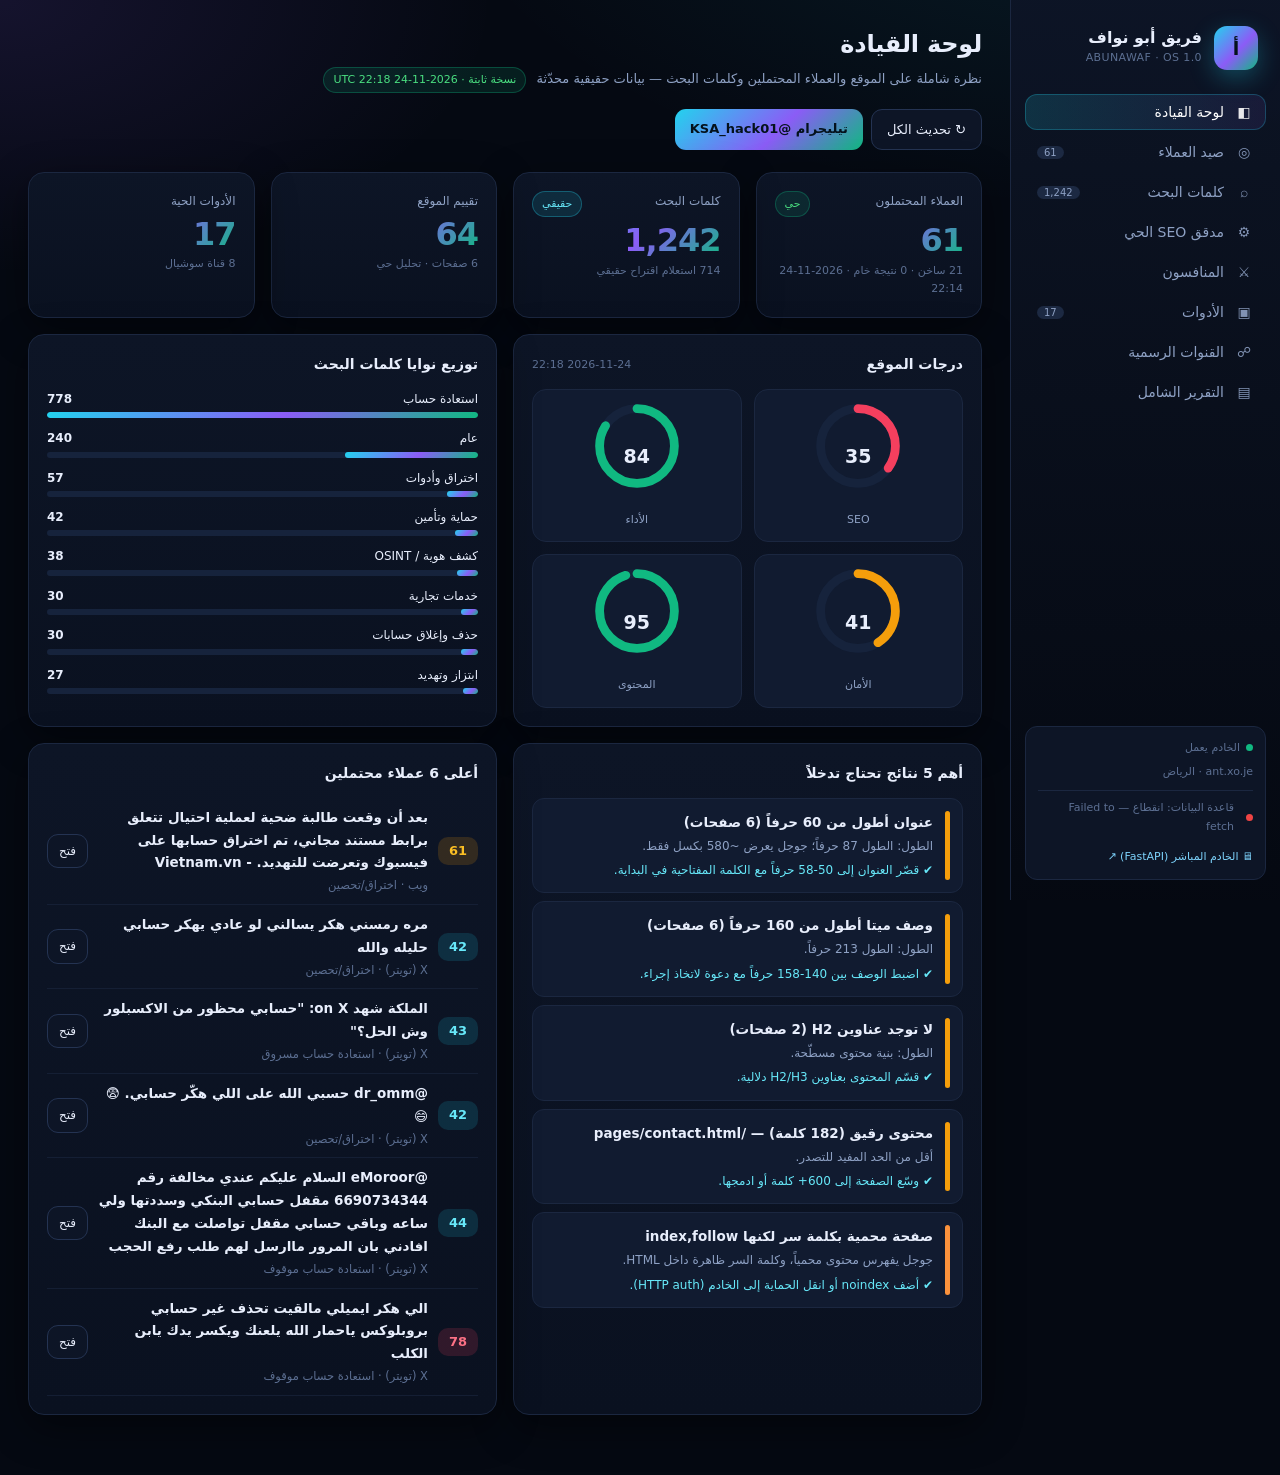
==== index.html @ 9036756a "تحديث تلقائي للبيانات — 2026-11-24 22:18 UTC" ====
<!DOCTYPE html>
<html lang="ar" dir="rtl">
<head>
<meta charset="utf-8">
<meta name="viewport" content="width=device-width,initial-scale=1">
<title>منصة فريق أبو نواف — مركز العمليات الرقمي</title>
<meta name="description" content="منصة داخلية لفريق أبو نواف: صيد العملاء المحتملين، ذكاء كلمات البحث، مدقق SEO حي، وسجل الأدوات.">
<link rel="stylesheet" href="app.css">
<link rel="icon" href="data:image/svg+xml,<svg xmlns='http://www.w3.org/2000/svg' viewBox='0 0 100 100'><rect width='100' height='100' rx='22' fill='%2322d3ee'/><text y='68' x='50' font-size='54' text-anchor='middle' font-family='sans-serif' font-weight='900'>أ</text></svg>">
</head>
<body>
<div class="app">
  <aside>
    <div class="brand">
      <div class="mark">أ</div>
      <div><b>فريق أبو نواف</b><span>ABUNAWAF · OS 1.0</span></div>
    </div>
    <nav class="nav" id="nav">
      <button data-view="dash" class="active"><span class="ico">◧</span> لوحة القيادة</button>
      <button data-view="leads"><span class="ico">◎</span> صيد العملاء <span class="badge" id="navLeads">—</span></button>
      <button data-view="keywords"><span class="ico">⌕</span> كلمات البحث <span class="badge" id="navKw">—</span></button>
      <button data-view="seo"><span class="ico">⚙</span> مدقق SEO الحي</button>
      <button data-view="competitors"><span class="ico">⚔</span> المنافسون</button>
      <button data-view="tools"><span class="ico">▣</span> الأدوات <span class="badge" id="navTools">—</span></button>
      <button data-view="social"><span class="ico">☍</span> القنوات الرسمية</button>
      <button data-view="report"><span class="ico">▤</span> التقرير الشامل</button>
    </nav>
    <div class="aside-foot">
      <div><span class="dot"></span><span id="healthTxt">جارٍ الفحص…</span></div>
      <div style="margin-top:6px">ant.xo.je · الرياض</div>
      <div style="margin-top:8px;padding-top:8px;border-top:1px solid var(--line)">
        <div style="display:flex;align-items:center;gap:6px"><span class="dot" id="dbDot"></span><span id="dbTxt">قاعدة البيانات: جارٍ الاتصال…</span></div>
        <div id="dbMeta" style="margin-top:4px;opacity:.75;font-size:11px"></div>
        <a href="https://abunawaf-os.vercel.app/" target="_blank" rel="noopener"
           style="display:inline-block;margin-top:8px;font-size:11px;color:#7dd3fc;text-decoration:none">🖥 الخادم المباشر (FastAPI) ↗</a>
      </div>
    </div>
  </aside>

  <main>
    <header class="top">
      <div>
        <h1 id="viewTitle">لوحة القيادة</h1>
        <p id="viewSub">نظرة شاملة على الموقع والعملاء المحتملين وكلمات البحث — بيانات حقيقية محدّثة</p>
      </div>
      <div class="top-actions">
        <button class="btn" onclick="refreshAll()">↻ تحديث الكل</button>
        <a class="btn primary" href="https://t.me/KSA_hack01" target="_blank" rel="noopener">تيليجرام @KSA_hack01</a>
      </div>
    </header>

    <!-- ══════════ DASHBOARD ══════════ -->
    <section class="view active" id="v-dash">
      <div class="grid g4" style="margin-bottom:16px">
        <div class="card kpi"><div class="label">العملاء المحتملون <span class="chip ok">حي</span></div>
          <div class="val" id="kLeads">—</div><div class="foot" id="kLeadsFoot">—</div></div>
        <div class="card kpi"><div class="label">كلمات البحث <span class="chip cy">حقيقي</span></div>
          <div class="val" id="kKw">—</div><div class="foot" id="kKwFoot">—</div></div>
        <div class="card kpi"><div class="label">تقييم الموقع</div>
          <div class="val" id="kScore">—</div><div class="foot" id="kScoreFoot">—</div></div>
        <div class="card kpi"><div class="label">الأدوات الحية</div>
          <div class="val" id="kTools">—</div><div class="foot" id="kToolsFoot">—</div></div>
      </div>

      <div class="grid g2" style="margin-bottom:16px">
        <div class="card">
          <h3>درجات الموقع <span class="sub" id="auditAt">—</span></h3>
          <div class="gauges" id="gauges"><div class="empty">جارٍ زحف ant.xo.je…</div></div>
        </div>
        <div class="card">
          <h3>توزيع نوايا كلمات البحث</h3>
          <div id="intentBars"><div class="empty">جارٍ التحميل…</div></div>
        </div>
      </div>

      <div class="grid g2">
        <div class="card">
          <h3>أهم 5 نتائج تحتاج تدخلاً</h3>
          <div id="topIssues"><div class="empty">جارٍ التحليل…</div></div>
        </div>
        <div class="card">
          <h3>أعلى 6 عملاء محتملين</h3>
          <div id="topLeads"><div class="empty">جارٍ التحميل…</div></div>
        </div>
      </div>
    </section>

    <!-- ══════════ LEADS ══════════ -->
    <section class="view" id="v-leads">
      <div class="card" style="margin-bottom:16px">
        <h3>محرك الصيد <span class="sub">يقرأ نتائج بحث حقيقية ويرشّح من يطلب الخدمة فعلياً</span></h3>
        <div class="filters">
          <input type="search" id="leadQ" placeholder="ابحث في العناوين والروابط…" style="flex:1;min-width:200px">
          <select id="leadTier"><option value="">كل الأولويات</option><option>ساخن</option><option>دافئ</option><option>مراقبة</option></select>
          <select id="leadPlatform"><option value="">كل المنصات</option></select>
          <select id="leadService"><option value="">كل الخدمات</option></select>
          <select id="leadWindow" title="النافذة الزمنية">
            <option value="">كل الأوقات</option>
            <option value="24">آخر 24 ساعة</option>
            <option value="48">آخر 48 ساعة</option>
            <option value="72">آخر 72 ساعة</option>
            <option value="168" selected>آخر 7 أيام (الأعلى إنتاجاً)</option>
            <option value="720">آخر 30 يوماً</option>
          </select>
          <select id="leadFocus" title="التركيز على منصة">
            <option value="">كل المنصات</option>
            <option value="x">𝕏 X فقط</option>
          </select>
          <select id="leadStatusF"><option value="">كل الحالات</option><option>جديد</option><option>تم التواصل</option><option>قيد المتابعة</option><option>تمت الخدمة</option><option>مرفوض</option></select>
          <label style="font-size:12px;color:var(--muted);display:flex;align-items:center;gap:6px"
                 title="منشورات بلا تاريخ معروف (حسابات X، بعض المنتديات)">
            <input type="checkbox" id="leadUndated"> بلا تاريخ
          </label>
          <label style="font-size:12px;color:var(--muted);display:flex;align-items:center;gap:6px">
            <input type="checkbox" id="leadRaw"> النتائج الخام
          </label>
          <button class="btn primary" onclick="runHarvest()" id="harvestBtn">⚡ صيد جديد</button>
        </div>
        <div class="filters" style="margin:0 0 4px;padding-top:10px;border-top:1px solid var(--line)">
          <input type="url" id="readUrl" placeholder="افحص أي رابط عميل: https://x.com/… أو رابط منشور/موضوع" style="flex:1;min-width:260px">
          <button class="btn" onclick="readUrl()">⌕ اقرأ وقيّم</button>
        </div>
        <div id="readOut" style="display:none;margin-top:10px;padding:12px;border-radius:12px;background:var(--panel2);border:1px solid var(--line)"></div>
        <div class="filters" style="margin:0">
          <a class="btn sm" href="/api/leads/export.csv">⤓ تصدير CSV</a>
          <button class="btn sm" onclick="openLeadModal()">+ إضافة عميل يدوياً</button>
          <span class="chip" id="leadCount">—</span>
          <span class="chip ok" id="leadMeta">—</span>
          <span class="chip cy" id="leadWindowChip">—</span>
          <span class="chip" id="leadXCount">—</span>
          <span class="hint" id="harvestStatus"></span>
        </div>
      </div>
      <div class="tbl-wrap">
        <table>
          <thead><tr>
            <th>الأولوية</th><th>الدرجة</th><th>العميل / المنشور</th><th>المنصة</th>
            <th>الخدمة</th><th>العمر</th><th>الإشارات</th><th>الحالة</th><th>الرابط المباشر</th>
          </tr></thead>
          <tbody id="leadRows"><tr><td colspan="9"><div class="empty">جارٍ التحميل…</div></td></tr></tbody>
        </table>
      </div>
      <div class="card" id="xReadyCard" style="margin-top:16px;border-color:rgba(56,189,248,.35)">
        <div style="display:flex;justify-content:space-between;align-items:center;flex-wrap:wrap;gap:8px">
          <h3 style="margin:0">𝕏 بحث X الجاهز <span class="chip cy" id="xReadyCount">—</span></h3>
          <div style="display:flex;gap:6px;align-items:center;font-size:12px;color:var(--muted)">
            <span>النافذة:</span><b id="xReadyWin">48 ساعة</b>
            <button class="btn sm" onclick="copyXLinks()">⧉ نسخ كل الروابط</button>
          </div>
        </div>
        <p class="hint" style="margin:6px 0 10px">⚠️ فهرس Bing/Yahoo يتأخر أياماً قبل أرشفة منشورات X، لذلك النافذة القصيرة (24–48 ساعة) تعطي نتائج أقل. روابط بحث X مبنية على النافذة المختارة (since:) — تفتح بحساب الفريق وتُظهر المنشورات الجديدة فوراً بدل انتظار نسخ محرّكات البحث.</p>
        <div id="xReadyList" style="display:flex;flex-wrap:wrap;gap:6px;max-height:220px;overflow:auto">جارٍ التحميل…</div>
      </div>
      <div class="card" id="candCard" style="margin-top:16px;border-color:rgba(251,191,36,.35)">
        <div style="display:flex;justify-content:space-between;align-items:center;flex-wrap:wrap;gap:8px">
          <h3 style="margin:0">🧪 مرشحون آليون (تحت الفرز) <span class="chip cy" id="candCount">—</span></h3>
          <div style="display:flex;gap:6px;align-items:center;font-size:12px;color:var(--muted)">
            <span>ضمن النافذة المختارة فقط</span>
            <button class="btn sm" onclick="loadCandidates()">↻ تحديث</button>
          </div>
        </div>
        <p class="hint" style="margin:6px 0 10px">منشورات X حقيقية بعمر محسوب التقطها المحرك ولم تبلغ عتبة التحقق. راجعها يدوياً — كل صف فيه زر «فتح» و«كعميل».</p>
        <div id="candList" style="max-height:320px;overflow:auto"><span class="empty">جارٍ التحميل…</span></div>
      </div>
      <div class="card" style="margin-top:16px">
        <h3>حالة مصادر الصيد</h3>
        <div class="tbl-wrap"><table><thead><tr><th>الاستعلام</th><th>الاستعلام الفعلي</th><th>الحالة</th><th>النتائج</th></tr></thead>
        <tbody id="leadSources"><tr><td colspan="4"><div class="empty">—</div></td></tr></tbody></table></div>
      </div>
    </section>

    <!-- ══════════ KEYWORDS ══════════ -->
    <section class="view" id="v-keywords">
      <div class="grid g4" style="margin-bottom:16px">
        <div class="card kpi"><div class="label">إجمالي الكلمات</div><div class="val" id="kwTotal">—</div><div class="foot">مجمّعة من اقتراحات محركات البحث</div></div>
        <div class="card kpi"><div class="label">استعلامات فعلية</div><div class="val" id="kwQueries">—</div><div class="foot">Google + Bing Suggest</div></div>
        <div class="card kpi"><div class="label">ذات نية شراء ≥ 80</div><div class="val" id="kwBuyers">—</div><div class="foot">جاهزة للاستهداف المباشر</div></div>
        <div class="card kpi"><div class="label">الأكثر رواجاً</div><div class="val" id="kwTrend">—</div><div class="foot">أعلى درجة رواج</div></div>
      </div>

      <div class="grid g2" style="margin-bottom:16px">
        <div class="card">
          <h3>توسيع حي لأي كلمة <span class="sub">يستدعي Google + Bing مباشرة</span></h3>
          <div class="filters" style="margin:0">
            <input type="text" id="expSeed" placeholder="مثال: استرجاع حساب" style="flex:1">
            <button class="btn primary" onclick="expandKw()">وسّع</button>
          </div>
          <div id="expOut" style="margin-top:10px"></div>
        </div>
        <div class="card">
          <h3>المجموعات الدلالية <span class="sub">TF-IDF + KMeans</span></h3>
          <div id="clusters"><div class="empty">جارٍ التجميع…</div></div>
        </div>
      </div>

      <div class="card">
        <h3>جدول الكلمات <span class="sub">مرتبة بالفرصة = نية الشراء + سهولة المنافسة</span></h3>
        <div class="filters">
          <input type="search" id="kwQ" placeholder="ابحث…" style="min-width:180px">
          <select id="kwIntent"><option value="">كل النوايا</option></select>
          <select id="kwSort">
            <option value="opportunity">الفرصة</option>
            <option value="popularity">الرواج</option>
            <option value="buyer_intent">نية الشراء</option>
            <option value="difficulty">الصعوبة (الأقل أولاً)</option>
          </select>
          <a class="btn sm" href="/api/keywords/export.csv">⤓ تصدير CSV</a>
          <span class="chip" id="kwCount">—</span>
        </div>
        <div class="tbl-wrap" style="max-height:620px">
          <table><thead><tr>
            <th>الكلمة</th><th>النية</th><th>الرواج</th><th>الصعوبة</th><th>نية الشراء</th><th>الفرصة</th><th>المصدر</th><th>استخدام</th>
          </tr></thead><tbody id="kwRows"><tr><td colspan="8"><div class="empty">جارٍ التحميل…</div></td></tr></tbody></table>
        </div>
      </div>
    </section>

    <!-- ══════════ SEO ══════════ -->
    <section class="view" id="v-seo">
      <div class="card" style="margin-bottom:16px">
        <h3>زحف حي لـ ant.xo.je <span class="sub" id="seoAt">—</span></h3>
        <div class="filters" style="margin:0">
          <button class="btn primary" onclick="loadAudit(true)" id="auditBtn">⟳ إعادة الزحف الآن</button>
          <span class="chip" id="seoServer">—</span>
          <span class="chip" id="seoChallenge">—</span>
          <span class="chip" id="seoTtfb">—</span>
        </div>
        <div class="hint">الزاحف يحل تحدي الكوكي <span class="kbd">__test</span> الخاص بالاستضافة قبل قراءة الصفحات — لذلك النتائج مطابقة لما يراه جوجل بعد تنفيذ JS.</div>
      </div>

      <div class="grid g2" style="margin-bottom:16px">
        <div class="card"><h3>الدرجات</h3><div class="gauges" id="gauges2"></div></div>
        <div class="card"><h3>ملخص الفحص</h3><div id="seoChecks"></div></div>
      </div>

      <div class="card" style="margin-bottom:16px">
        <h3>المشكلات مرتبة بالخطورة</h3>
        <div id="issueList"><div class="empty">جارٍ التحليل…</div></div>
      </div>

      <div class="card" style="margin-bottom:16px">
        <h3>جدول الصفحات</h3>
        <div class="tbl-wrap"><table><thead><tr>
          <th>الصفحة</th><th>الحالة</th><th>عنوان (حرف)</th><th>وصف (حرف)</th><th>H2</th><th>كلمات</th><th>صور بلا alt</th><th>JSON-LD</th><th>زمن</th>
        </tr></thead><tbody id="pageRows"></tbody></table></div>
      </div>

      <div class="grid g2">
        <div class="card"><h3>عناوين وأوصاف مقترحة</h3><div class="tbl-wrap"><table><thead><tr><th>الصفحة</th><th>العنوان المقترح</th><th>الوصف</th></tr></thead><tbody id="fixRows"></tbody></table></div></div>
        <div class="card"><h3>صفحات جديدة مقترحة</h3><div id="newPages"></div></div>
      </div>
      <div class="card" style="margin-top:16px">
        <h3>مكاسب سريعة</h3><div id="quickWins"></div>
        <h3 style="margin-top:16px">Schema جاهز للنسخ</h3>
        <pre id="schemaBox"></pre>
        <button class="btn sm" style="margin-top:8px" onclick="copyEl('schemaBox')">⧉ نسخ</button>
      </div>
    </section>

    <!-- ══════════ COMPETITORS ══════════ -->
    <section class="view" id="v-competitors">
      <div class="card" style="margin-bottom:16px">
        <h3>خريطة المنافسين <span class="sub">مستخرجة من بحث ويب مباشر</span></h3>
        <div id="compList"><div class="empty">جارٍ التحميل…</div></div>
      </div>
      <div class="card"><h3>الثغرات التي يمكن استغلالها</h3><div id="compGaps"></div></div>
    </section>

    <!-- ══════════ TOOLS ══════════ -->
    <section class="view" id="v-tools">
      <div class="card" style="margin-bottom:16px">
        <h3>أدوات الفريق <span class="sub" id="toolsMeta">—</span></h3>
        <div class="filters" style="margin:0">
          <button class="btn primary" onclick="loadTools(true)">⟳ فحص صحة الأدوات</button>
          <span class="chip" id="toolsAlive">—</span>
        </div>
      </div>
      <div class="grid g2" id="toolCards" style="margin-bottom:16px"></div>
      <div class="grid g2">
        <div class="card"><h3>الأدوات المفعّلة داخل هذه المنصة</h3><div id="activated"></div></div>
        <div class="card"><h3>كتالوج الملفات السبعة</h3><div id="catalog"></div></div>
      </div>
    </section>

    <!-- ══════════ SOCIAL ══════════ -->
    <section class="view" id="v-social">
      <div class="card" style="margin-bottom:16px">
        <h3>فحص القنوات الرسمية (حي)</h3>
        <div class="tbl-wrap"><table><thead><tr><th>المنصة</th><th>المعرّف</th><th>الدور</th><th>HTTP</th><th>ملاحظة</th><th>فتح</th></tr></thead><tbody id="socialRows"></tbody></table></div>
      </div>
      <div class="grid g2">
        <div class="card"><h3>ملف GitHub</h3><div id="ghBox"></div></div>
        <div class="card"><h3>فجوات التغطية</h3><div id="socialGaps"></div></div>
      </div>
    </section>

    <!-- ══════════ REPORT ══════════ -->
    <section class="view" id="v-report">
      <div class="card">
        <h3>التقرير الشامل <span class="sub">مولّد من نتائج الزحف الحقيقية</span></h3>
        <div class="filters" style="margin-bottom:12px">
          <button class="btn sm" onclick="loadReport(true)">⟳ تحديث</button>
          <a class="btn sm" href="/api/report" download="تقرير_ابونواف_الشامل.md">⤓ تنزيل Markdown</a>
        </div>
        <div class="md" id="reportBox"><div class="empty">جارٍ التحميل…</div></div>
      </div>
    </section>
  </main>
</div>

<!-- modal -->
<div class="modal" id="leadModal">
  <div class="box">
    <h3>إضافة عميل محتمل</h3>
    <div class="field"><label>الاسم / العنوان</label><input type="text" id="mName" placeholder="مثال: صاحب حساب يطلب استرجاع"></div>
    <div class="field"><label>الرابط المباشر *</label><input type="url" id="mUrl" placeholder="https://x.com/…"></div>
    <div class="field"><label>المنصة</label>
      <select id="mPlatform"><option>X (تويتر)</option><option>Instagram</option><option>TikTok</option><option>Snapchat</option><option>Telegram</option><option>Reddit</option><option>حراج</option><option>أخرى</option></select></div>
    <div class="field"><label>الخدمة</label>
      <select id="mService"><option>استعادة حساب مسروق</option><option>استعادة حساب موقوف</option><option>مكافحة ابتزاز</option><option>كشف هوية OSINT</option><option>إغلاق حسابات منتحلة</option><option>فحص أمني للجهاز</option><option>حماية وتأمين</option></select></div>
    <div class="field"><label>الدرجة (0-99)</label><input type="text" id="mScore" value="75"></div>
    <div class="field"><label>ملاحظة</label><textarea id="mNote" rows="3" placeholder="سياق الطلب…"></textarea></div>
    <div style="display:flex;gap:8px;margin-top:14px">
      <button class="btn primary" onclick="saveLead()">حفظ</button>
      <button class="btn" onclick="document.getElementById('leadModal').classList.remove('open')">إلغاء</button>
    </div>
  </div>
</div>

<div class="toast" id="toast"></div>
<script>window.STATIC_MODE=true;window.BUILD_STAMP="2026-11-24 22:18 UTC";window.ACTIONS_URL="https://github.com/abunoafceh8-commits/abunawaf-os/actions";</script>
<script src="static-api.js"></script>
<script src="app.js"></script>
  <!-- درج تفاصيل العميل/الملاحظات -->
  <div id="drawer" style="position:fixed;inset:0;background:rgba(4,8,16,.66);backdrop-filter:blur(3px);display:none;z-index:70">
    <div style="position:absolute;top:0;left:0;height:100%;width:min(520px,94vw);background:var(--panel,#0d1524);border-left:1px solid var(--line,#1b2740);padding:18px;overflow:auto">
      <div style="display:flex;justify-content:space-between;align-items:center;margin-bottom:12px">
        <h3 style="margin:0;font-size:16px">تفاصيل العميل</h3>
        <button class="btn sm" onclick="closeDrawer()">✕ إغلاق</button>
      </div>
      <div id="drawerBody"></div>
    </div>
  </div>
</body>
</html>
---- app.css ----
:root{
  --bg:#050912; --bg2:#0a1120; --panel:#0d1526; --panel2:#111b30;
  --line:#1b2740; --line2:#243352;
  --txt:#e8eefc; --muted:#8ea1c4; --dim:#5c6f92;
  --cyan:#22d3ee; --violet:#8b5cf6; --emerald:#10b981; --amber:#f59e0b; --rose:#f43f5e;
  --grad:linear-gradient(135deg,#22d3ee,#8b5cf6 55%,#10b981);
  --shadow:0 12px 40px rgba(0,0,0,.45);
  --r:16px;
}
*{box-sizing:border-box;margin:0;padding:0}
html,body{min-height:100%}
body{
  background:
    radial-gradient(1200px 600px at 90% -10%,rgba(34,211,238,.10),transparent 60%),
    radial-gradient(900px 500px at 0% 0%,rgba(139,92,246,.12),transparent 55%),
    var(--bg);
  color:var(--txt);
  font-family:"Tajawal","Segoe UI","Noto Kufi Arabic",Tahoma,system-ui,-apple-system,sans-serif;
  font-size:15px; line-height:1.7; -webkit-font-smoothing:antialiased;
}
a{color:var(--cyan);text-decoration:none}
a:hover{text-decoration:underline}
button{font-family:inherit}
::-webkit-scrollbar{width:10px;height:10px}
::-webkit-scrollbar-track{background:#070d18}
::-webkit-scrollbar-thumb{background:#1e2c47;border-radius:8px}
::-webkit-scrollbar-thumb:hover{background:#2b3f63}

/* ── layout ── */
.app{display:grid;grid-template-columns:270px 1fr;min-height:100vh}
aside{
  position:sticky;top:0;height:100vh;padding:20px 14px;display:flex;flex-direction:column;gap:6px;
  background:linear-gradient(180deg,rgba(13,21,38,.96),rgba(5,9,18,.96));
  border-left:1px solid var(--line);
}
.brand{display:flex;gap:12px;align-items:center;padding:6px 8px 18px}
.brand .mark{
  width:44px;height:44px;border-radius:13px;background:var(--grad);display:grid;place-items:center;
  font-weight:900;font-size:19px;color:#04121c;box-shadow:0 8px 24px rgba(34,211,238,.28);flex:none
}
.brand b{display:block;font-size:16px;line-height:1.3}
.brand span{display:block;font-size:11px;color:var(--dim);letter-spacing:.4px}
.nav{display:flex;flex-direction:column;gap:4px;overflow:auto}
.nav button{
  display:flex;align-items:center;gap:10px;width:100%;padding:10px 12px;border:0;border-radius:12px;
  background:transparent;color:var(--muted);font-size:14px;text-align:right;cursor:pointer;transition:.18s
}
.nav button:hover{background:var(--panel2);color:var(--txt)}
.nav button.active{background:linear-gradient(90deg,rgba(34,211,238,.16),rgba(139,92,246,.10));color:#fff;
  box-shadow:inset 0 0 0 1px rgba(34,211,238,.25)}
.nav button .ico{width:20px;display:grid;place-items:center;opacity:.9}
.nav .badge{margin-inline-start:auto;font-size:10px;padding:1px 7px;border-radius:20px;background:#1c2942;color:var(--muted)}
.aside-foot{margin-top:auto;padding:12px;border-radius:12px;background:var(--panel);border:1px solid var(--line);font-size:11px;color:var(--dim)}
.aside-foot .dot{display:inline-block;width:7px;height:7px;border-radius:50%;background:var(--emerald);margin-inline-end:6px}

main{padding:24px 28px 60px;max-width:1500px}
header.top{display:flex;align-items:flex-start;justify-content:space-between;gap:16px;margin-bottom:22px;flex-wrap:wrap}
header.top h1{font-size:24px;font-weight:800;letter-spacing:-.2px}
header.top p{color:var(--muted);font-size:13px;margin-top:2px}
.top-actions{display:flex;gap:8px;flex-wrap:wrap}
.btn{
  display:inline-flex;align-items:center;gap:7px;padding:9px 15px;border-radius:11px;border:1px solid var(--line2);
  background:var(--panel);color:var(--txt);font-size:13px;cursor:pointer;transition:.18s;white-space:nowrap
}
.btn:hover{border-color:#34507c;transform:translateY(-1px)}
.btn.primary{background:var(--grad);color:#04121c;border:0;font-weight:800}
.btn.ghost{background:transparent}
.btn.sm{padding:6px 11px;font-size:12px}
.btn:disabled{opacity:.5;cursor:progress;transform:none}

/* ── cards ── */
.grid{display:grid;gap:16px}
.g4{grid-template-columns:repeat(4,1fr)}
.g3{grid-template-columns:repeat(3,1fr)}
.g2{grid-template-columns:repeat(2,1fr)}
.card{background:linear-gradient(180deg,var(--panel),var(--bg2));border:1px solid var(--line);border-radius:var(--r);padding:18px;box-shadow:var(--shadow)}
.card h3{font-size:14px;font-weight:700;display:flex;align-items:center;gap:8px;margin-bottom:12px}
.card h3 .sub{font-weight:400;color:var(--dim);font-size:11px;margin-inline-start:auto}
.kpi .label{color:var(--muted);font-size:12px;display:flex;justify-content:space-between}
.kpi .val{font-size:32px;font-weight:900;letter-spacing:-1px;line-height:1.2;margin-top:4px;
  background:var(--grad);-webkit-background-clip:text;background-clip:text;color:transparent}
.kpi .foot{font-size:11px;color:var(--dim);margin-top:2px}
.chip{display:inline-flex;align-items:center;gap:5px;padding:3px 9px;border-radius:20px;font-size:11px;
  background:#16233c;color:var(--muted);border:1px solid var(--line2)}
.chip.ok{background:rgba(16,185,129,.12);color:#4ade80;border-color:rgba(16,185,129,.3)}
.chip.warn{background:rgba(245,158,11,.12);color:#fbbf24;border-color:rgba(245,158,11,.3)}
.chip.bad{background:rgba(244,63,94,.12);color:#fb7185;border-color:rgba(244,63,94,.3)}
.chip.cy{background:rgba(34,211,238,.12);color:#67e8f9;border-color:rgba(34,211,238,.3)}
.chip.vi{background:rgba(139,92,246,.14);color:#c4b5fd;border-color:rgba(139,92,246,.3)}

/* ── tables ── */
.tbl-wrap{overflow:auto;border:1px solid var(--line);border-radius:14px}
table{width:100%;border-collapse:collapse;font-size:13px}
th{position:sticky;top:0;background:#0f1a2d;color:var(--muted);font-weight:700;font-size:11.5px;
  text-align:right;padding:10px 12px;border-bottom:1px solid var(--line);white-space:nowrap;z-index:2}
td{padding:10px 12px;border-bottom:1px solid rgba(27,39,64,.6);vertical-align:middle}
tbody tr:hover{background:rgba(34,211,238,.04)}
tr:last-child td{border-bottom:0}
.num{font-variant-numeric:tabular-nums;font-weight:700}
.mono{font-family:ui-monospace,SFMono-Regular,Menlo,monospace;font-size:11.5px;direction:ltr;text-align:left}

/* bars */
.bar{height:6px;border-radius:6px;background:#16233c;overflow:hidden;min-width:64px}
.bar i{display:block;height:100%;border-radius:6px;background:var(--grad)}
.bar.b2 i{background:linear-gradient(90deg,#f59e0b,#f43f5e)}
.bar.b3 i{background:linear-gradient(90deg,#10b981,#22d3ee)}

/* gauges */
.gauges{display:grid;grid-template-columns:repeat(2,1fr);gap:12px}
.gauge{text-align:center;padding:12px;border-radius:14px;background:var(--panel2);border:1px solid var(--line)}
.gauge svg{width:88px;height:88px;transform:rotate(-90deg)}
.gauge .g-val{font-size:19px;font-weight:900;margin-top:-58px;position:relative}
.gauge .g-lab{font-size:11px;color:var(--muted);margin-top:38px}

/* filters */
.filters{display:flex;gap:8px;flex-wrap:wrap;align-items:center;margin-bottom:14px}
input[type=text],input[type=search],select,input[type=url],textarea{
  background:#0a1322;border:1px solid var(--line2);color:var(--txt);border-radius:10px;padding:9px 12px;font-size:13px;
  font-family:inherit;outline:none;transition:.16s
}
input:focus,select:focus,textarea:focus{border-color:var(--cyan);box-shadow:0 0 0 3px rgba(34,211,238,.12)}
select{cursor:pointer}

/* lead row */
.lead-title{font-weight:700;font-size:13.5px;display:block;margin-bottom:2px}
.lead-snip{color:var(--dim);font-size:11.5px;display:block;max-width:520px;overflow:hidden;text-overflow:ellipsis;white-space:nowrap}
.score-pill{display:inline-grid;place-items:center;min-width:40px;padding:3px 8px;border-radius:10px;font-weight:900;font-size:13px}
.s-hot{background:rgba(244,63,94,.16);color:#fb7185}
.s-warm{background:rgba(245,158,11,.16);color:#fbbf24}
.s-watch{background:rgba(34,211,238,.14);color:#67e8f9}
.sig{display:inline-block;background:#16233c;color:#9fb4d6;border-radius:6px;padding:1px 6px;font-size:10.5px;margin:1px 2px}

/* section reveal */
.view{display:none;animation:fade .25s ease}
.view.active{display:block}
@keyframes fade{from{opacity:0;transform:translateY(6px)}to{opacity:1;transform:none}}

/* issues */
.issue{display:flex;gap:12px;padding:12px;border-radius:12px;background:var(--panel2);border:1px solid var(--line);margin-bottom:8px}
.issue .sev{width:5px;border-radius:6px;flex:none}
.sev.critical{background:var(--rose)}.sev.high{background:#fb923c}.sev.medium{background:var(--amber)}
.sev.low{background:#64748b}.sev.info{background:var(--emerald)}
.issue h4{font-size:13.5px;margin-bottom:2px}
.issue p{font-size:12px;color:var(--muted)}
.issue .fix{font-size:12px;color:#67e8f9;margin-top:4px}

/* tools */
.tool{display:flex;gap:12px;align-items:center;padding:13px;border-radius:13px;background:var(--panel2);border:1px solid var(--line);transition:.16s}
.tool:hover{border-color:#34507c;transform:translateY(-2px)}
.tool .logo{width:38px;height:38px;border-radius:11px;background:var(--grad);display:grid;place-items:center;font-weight:900;color:#04121c;flex:none}
.tool b{font-size:13px;display:block}
.tool small{color:var(--dim);font-size:11px;display:block}
.tool .meta{margin-inline-start:auto;text-align:left;display:flex;flex-direction:column;gap:5px;align-items:flex-end}

/* modal */
.modal{position:fixed;inset:0;background:rgba(3,7,15,.78);backdrop-filter:blur(6px);display:none;place-items:center;z-index:50;padding:20px}
.modal.open{display:grid}
.modal .box{background:var(--panel);border:1px solid var(--line2);border-radius:18px;padding:22px;max-width:620px;width:100%;box-shadow:var(--shadow);max-height:86vh;overflow:auto}
.modal h3{margin-bottom:14px;font-size:16px}
.field{margin-bottom:11px}
.field label{display:block;font-size:12px;color:var(--muted);margin-bottom:4px}
.field input,.field select,.field textarea{width:100%}

/* toast */
.toast{position:fixed;bottom:22px;inset-inline-start:22px;background:#0f1a2d;border:1px solid var(--line2);
  border-inline-start:3px solid var(--cyan);border-radius:12px;padding:12px 16px;font-size:13px;box-shadow:var(--shadow);
  opacity:0;transform:translateY(10px);transition:.25s;pointer-events:none;z-index:60}
.toast.show{opacity:1;transform:none}

pre{background:#070d18;border:1px solid var(--line);border-radius:12px;padding:14px;overflow:auto;font-size:12px;direction:ltr;text-align:left;max-height:340px}
.md h1,.md h2,.md h3{margin:18px 0 8px;line-height:1.4}
.md h1{font-size:21px}.md h2{font-size:17px;color:#a5b4fc}.md h3{font-size:15px;color:#67e8f9}
.md p,.md li{font-size:13.5px;color:#c8d4ea}
.md ul{padding-inline-start:20px;margin:6px 0}
.md table{font-size:12.5px;margin:10px 0}
.md code{background:#101a2c;padding:1px 5px;border-radius:5px;font-size:12px;color:#7dd3fc}
.md hr{border:0;border-top:1px solid var(--line);margin:18px 0}
.md blockquote{border-inline-start:3px solid var(--violet);padding-inline-start:12px;color:var(--muted);margin:10px 0}

.spin{width:14px;height:14px;border:2px solid rgba(255,255,255,.3);border-top-color:#fff;border-radius:50%;
  display:inline-block;animation:sp .7s linear infinite}
@keyframes sp{to{transform:rotate(360deg)}}
.empty{text-align:center;color:var(--dim);padding:36px;font-size:13px}
.hint{font-size:11.5px;color:var(--dim);margin-top:8px}
.kbd{background:#111c2e;border:1px solid var(--line2);border-radius:5px;padding:1px 5px;font-size:11px}

@media(max-width:1100px){
  .app{grid-template-columns:1fr}
  aside{position:static;height:auto;flex-direction:row;flex-wrap:wrap;align-items:center}
  .nav{flex-direction:row;flex-wrap:wrap;width:100%}
  .nav button{width:auto}
  .aside-foot{display:none}
  .g4{grid-template-columns:repeat(2,1fr)}
  .g3,.g2{grid-template-columns:1fr}
  main{padding:18px}
}
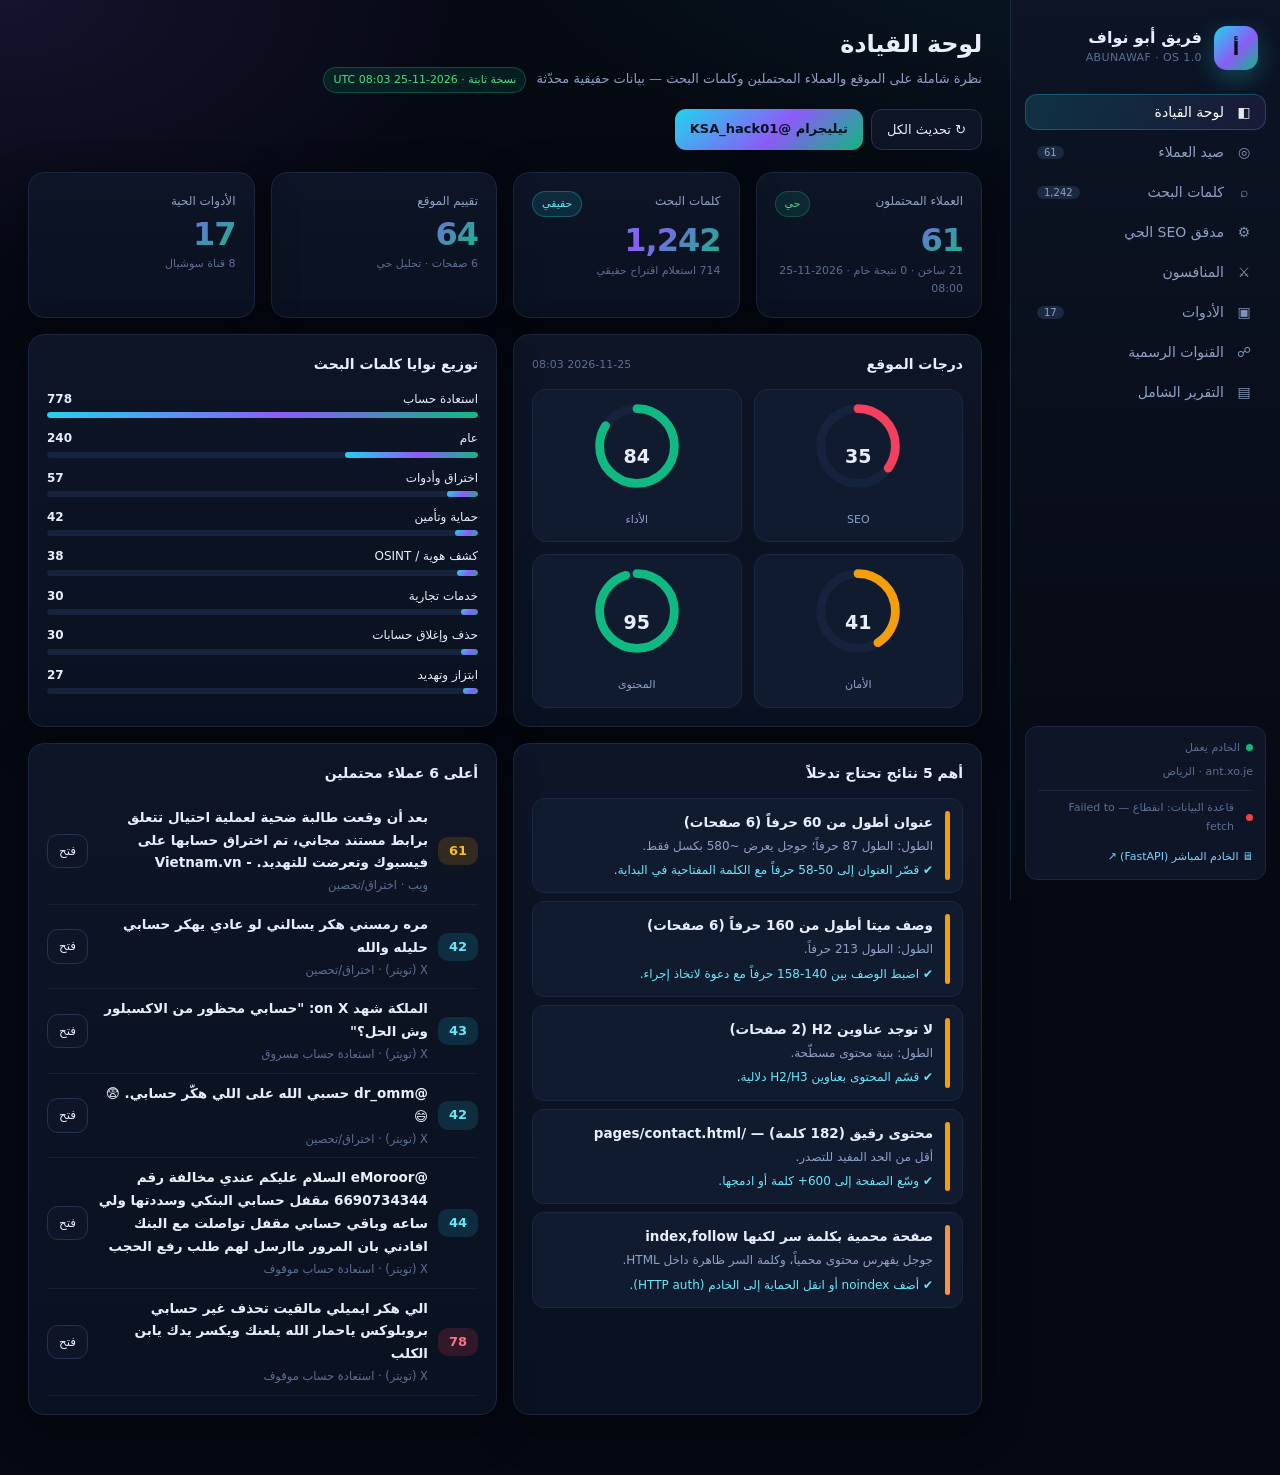
==== commit 9538e5ad: "تحديث تلقائي للبيانات — 2026-11-25 08:04 UTC" ====
--- a/index.html
+++ b/index.html
@@ -328,7 +328,7 @@
 </div>
 
 <div class="toast" id="toast"></div>
-<script>window.STATIC_MODE=true;window.BUILD_STAMP="2026-11-24 22:18 UTC";window.ACTIONS_URL="https://github.com/abunoafceh8-commits/abunawaf-os/actions";</script>
+<script>window.STATIC_MODE=true;window.BUILD_STAMP="2026-11-25 08:03 UTC";window.ACTIONS_URL="https://github.com/abunoafceh8-commits/abunawaf-os/actions";</script>
 <script src="static-api.js"></script>
 <script src="app.js"></script>
   <!-- درج تفاصيل العميل/الملاحظات -->
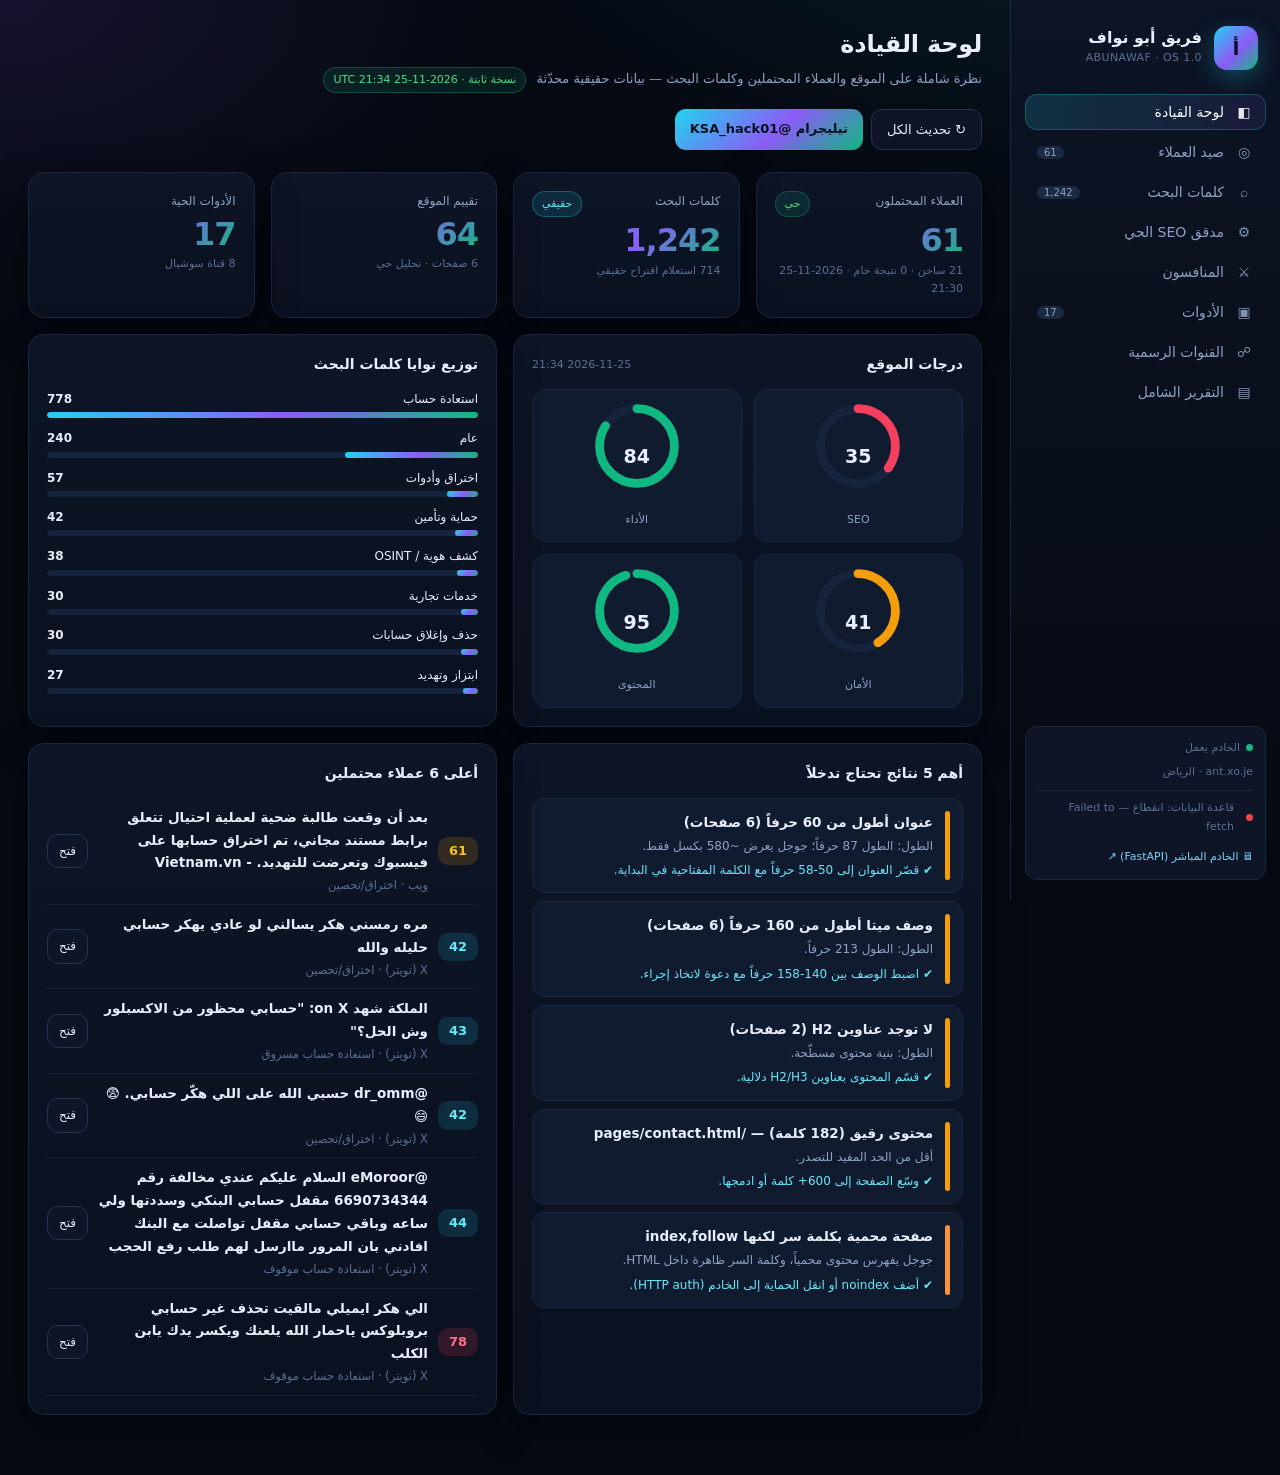
==== commit be5f1247: "تحديث تلقائي للبيانات — 2026-11-25 21:34 UTC" ====
--- a/index.html
+++ b/index.html
@@ -328,7 +328,7 @@
 </div>
 
 <div class="toast" id="toast"></div>
-<script>window.STATIC_MODE=true;window.BUILD_STAMP="2026-11-25 08:03 UTC";window.ACTIONS_URL="https://github.com/abunoafceh8-commits/abunawaf-os/actions";</script>
+<script>window.STATIC_MODE=true;window.BUILD_STAMP="2026-11-25 21:34 UTC";window.ACTIONS_URL="https://github.com/abunoafceh8-commits/abunawaf-os/actions";</script>
 <script src="static-api.js"></script>
 <script src="app.js"></script>
   <!-- درج تفاصيل العميل/الملاحظات -->
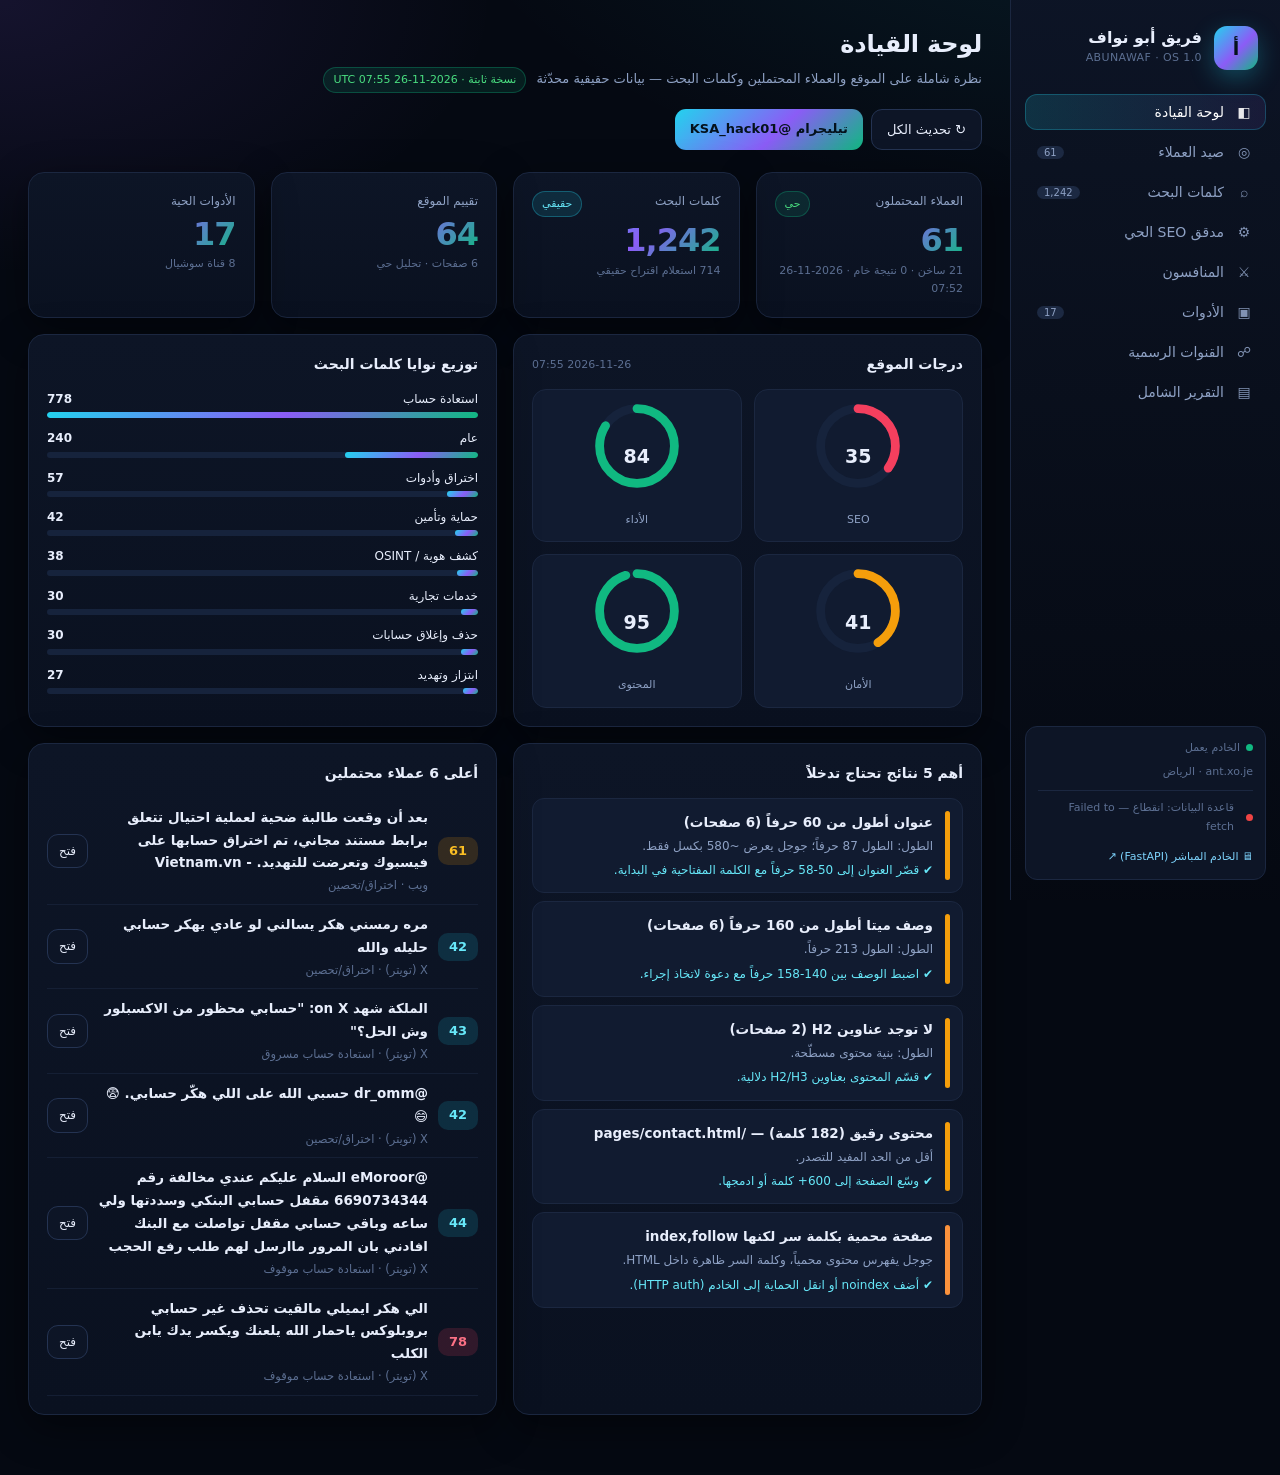
==== commit b4b774f2: "تحديث تلقائي للبيانات — 2026-11-26 07:56 UTC" ====
--- a/index.html
+++ b/index.html
@@ -328,7 +328,7 @@
 </div>
 
 <div class="toast" id="toast"></div>
-<script>window.STATIC_MODE=true;window.BUILD_STAMP="2026-11-25 21:34 UTC";window.ACTIONS_URL="https://github.com/abunoafceh8-commits/abunawaf-os/actions";</script>
+<script>window.STATIC_MODE=true;window.BUILD_STAMP="2026-11-26 07:55 UTC";window.ACTIONS_URL="https://github.com/abunoafceh8-commits/abunawaf-os/actions";</script>
 <script src="static-api.js"></script>
 <script src="app.js"></script>
   <!-- درج تفاصيل العميل/الملاحظات -->
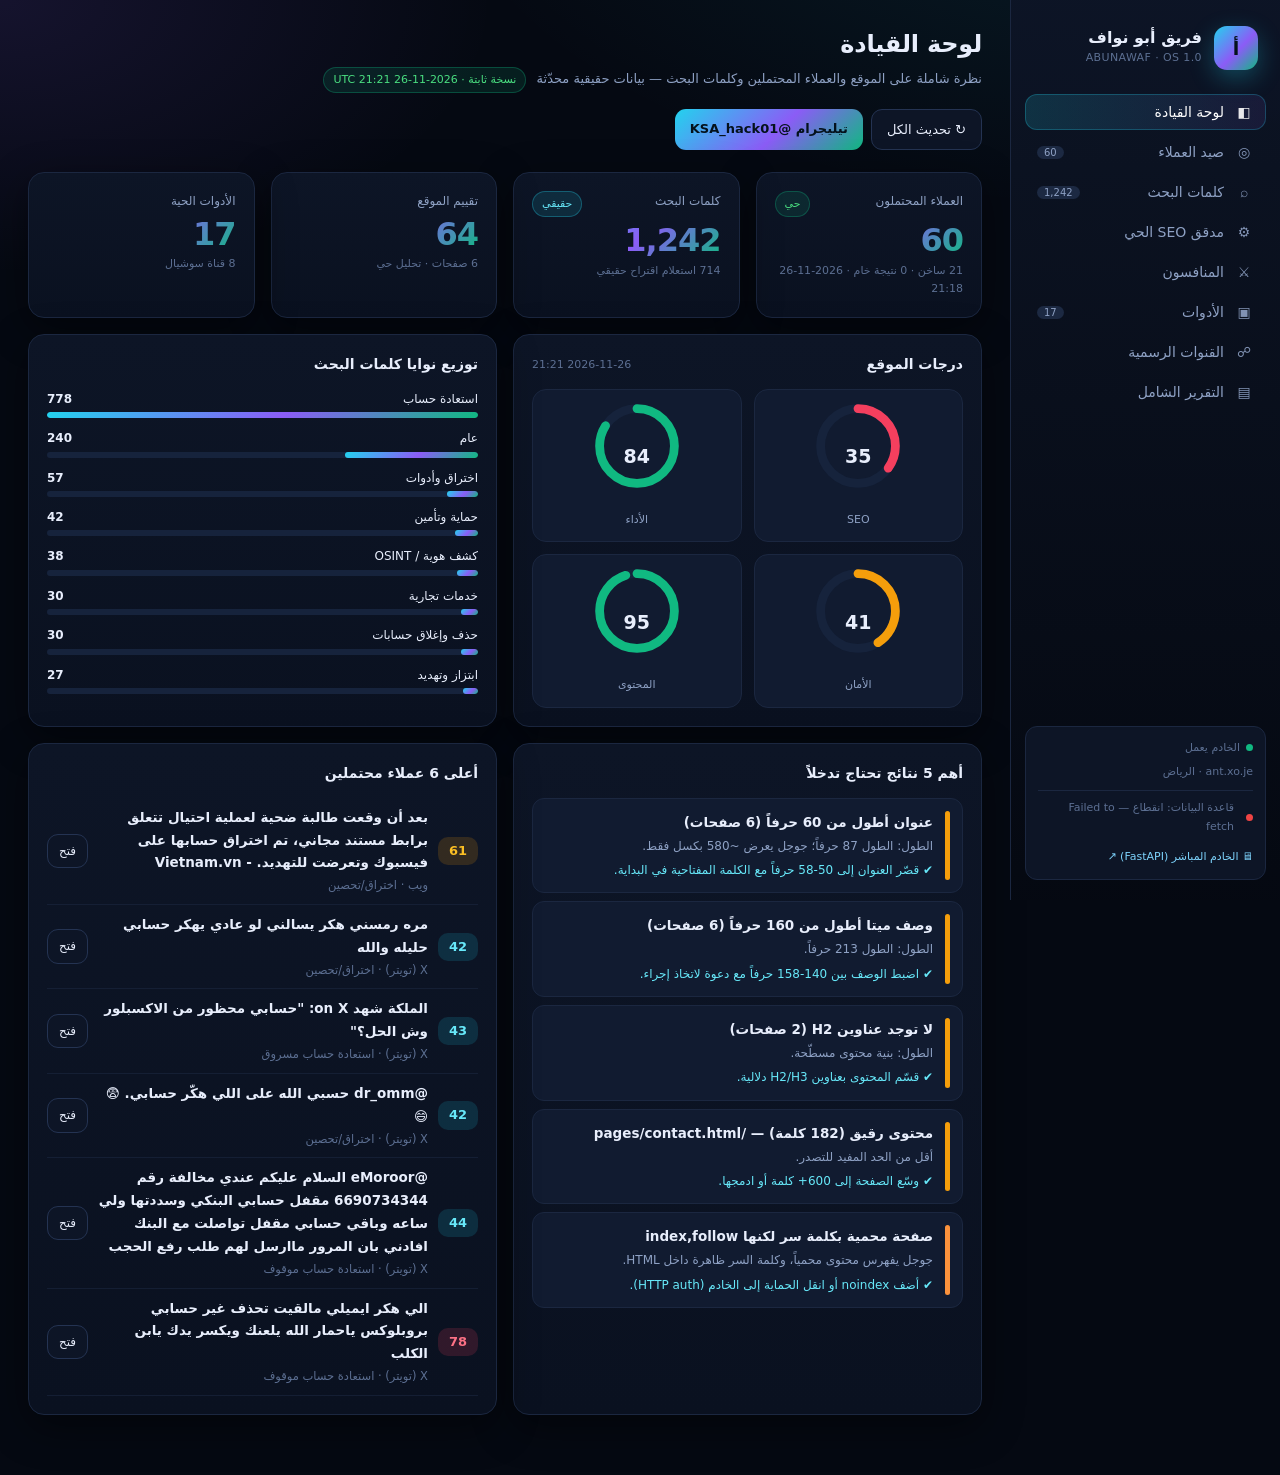
==== commit 9c9bfdb1: "تحديث تلقائي للبيانات — 2026-11-26 21:22 UTC" ====
--- a/index.html
+++ b/index.html
@@ -328,7 +328,7 @@
 </div>
 
 <div class="toast" id="toast"></div>
-<script>window.STATIC_MODE=true;window.BUILD_STAMP="2026-11-26 07:55 UTC";window.ACTIONS_URL="https://github.com/abunoafceh8-commits/abunawaf-os/actions";</script>
+<script>window.STATIC_MODE=true;window.BUILD_STAMP="2026-11-26 21:21 UTC";window.ACTIONS_URL="https://github.com/abunoafceh8-commits/abunawaf-os/actions";</script>
 <script src="static-api.js"></script>
 <script src="app.js"></script>
   <!-- درج تفاصيل العميل/الملاحظات -->
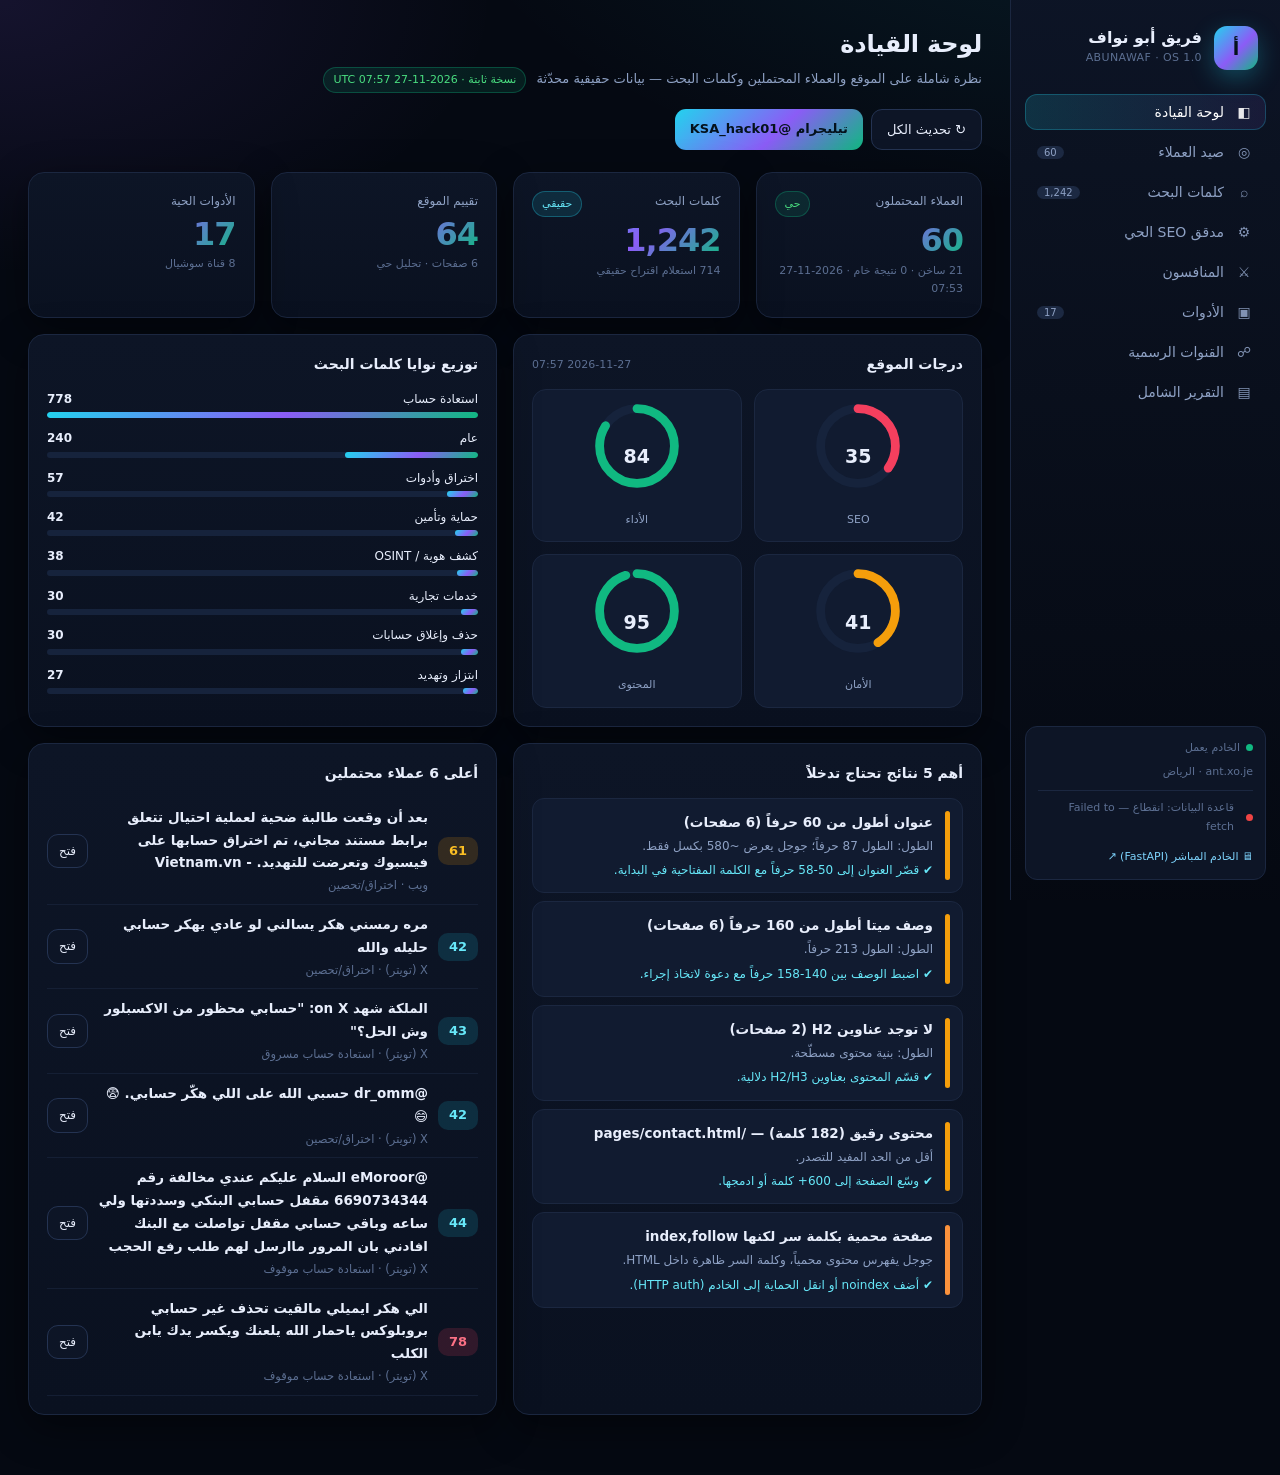
==== commit 8bb08068: "تحديث تلقائي للبيانات — 2026-11-27 07:57 UTC" ====
--- a/index.html
+++ b/index.html
@@ -328,7 +328,7 @@
 </div>
 
 <div class="toast" id="toast"></div>
-<script>window.STATIC_MODE=true;window.BUILD_STAMP="2026-11-26 21:21 UTC";window.ACTIONS_URL="https://github.com/abunoafceh8-commits/abunawaf-os/actions";</script>
+<script>window.STATIC_MODE=true;window.BUILD_STAMP="2026-11-27 07:57 UTC";window.ACTIONS_URL="https://github.com/abunoafceh8-commits/abunawaf-os/actions";</script>
 <script src="static-api.js"></script>
 <script src="app.js"></script>
   <!-- درج تفاصيل العميل/الملاحظات -->
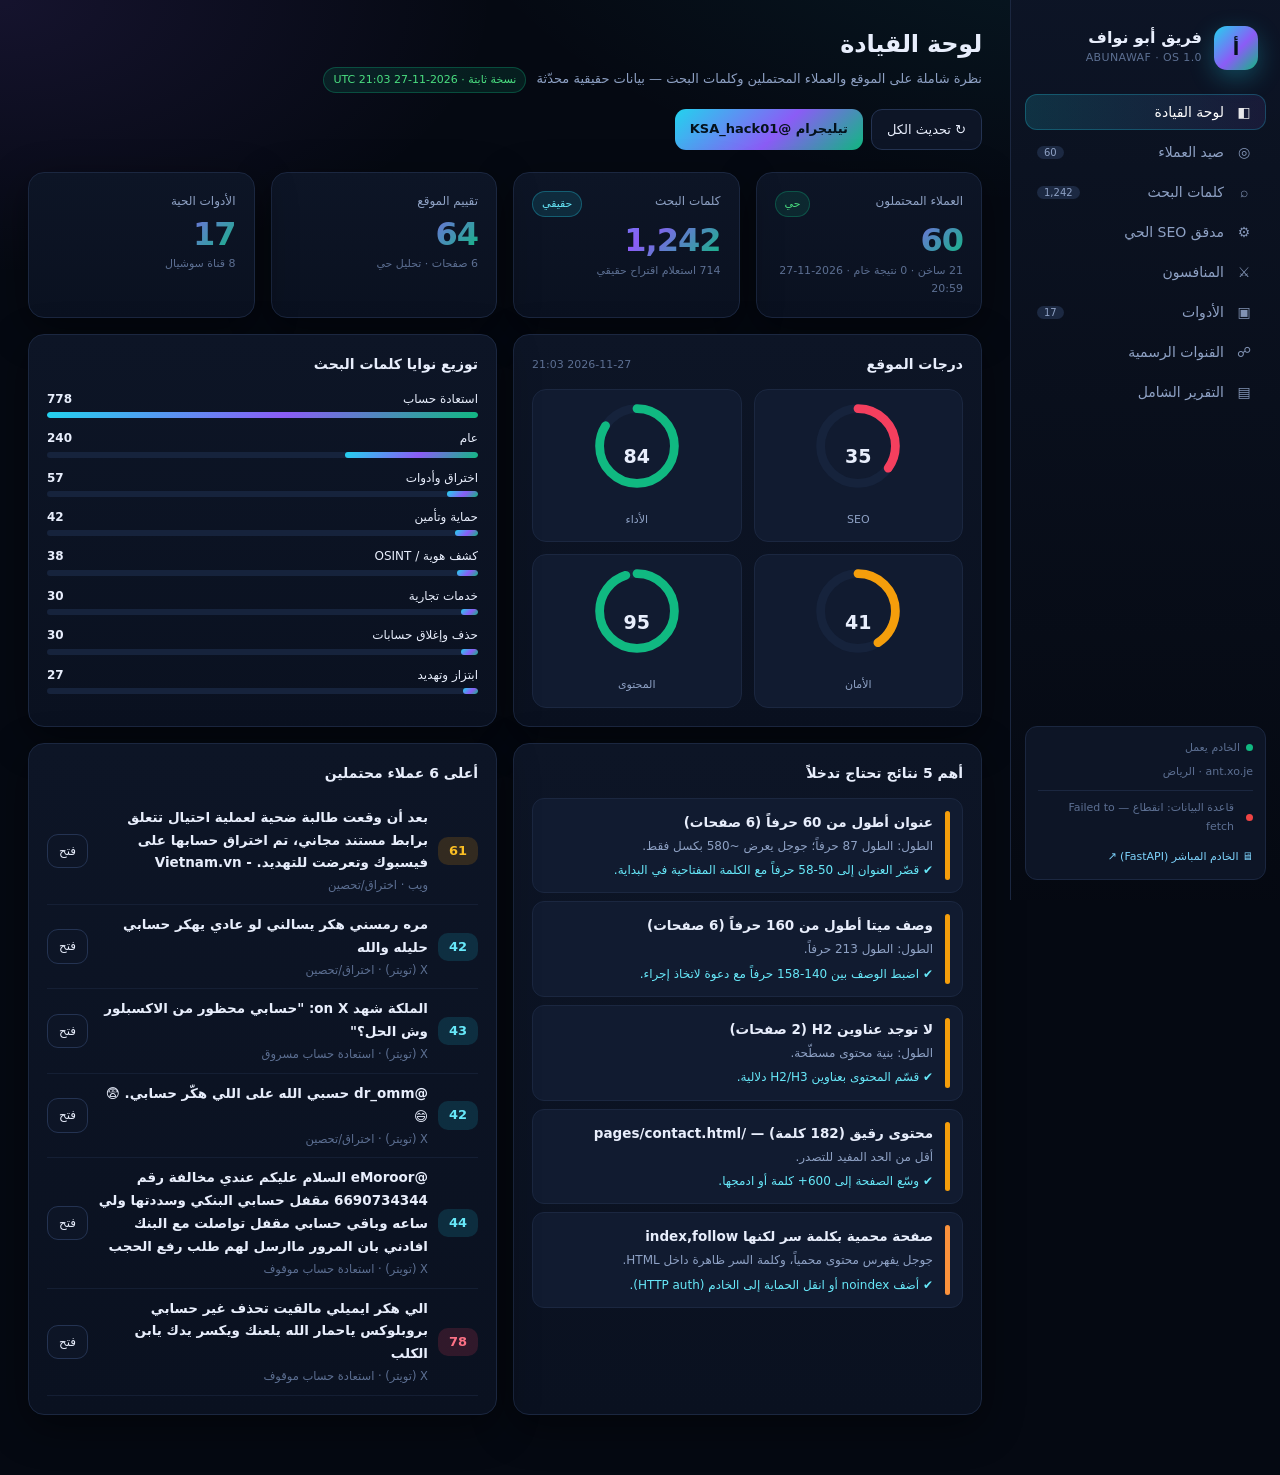
==== commit 4655dee7: "تحديث تلقائي للبيانات — 2026-11-27 21:03 UTC" ====
--- a/index.html
+++ b/index.html
@@ -328,7 +328,7 @@
 </div>
 
 <div class="toast" id="toast"></div>
-<script>window.STATIC_MODE=true;window.BUILD_STAMP="2026-11-27 07:57 UTC";window.ACTIONS_URL="https://github.com/abunoafceh8-commits/abunawaf-os/actions";</script>
+<script>window.STATIC_MODE=true;window.BUILD_STAMP="2026-11-27 21:03 UTC";window.ACTIONS_URL="https://github.com/abunoafceh8-commits/abunawaf-os/actions";</script>
 <script src="static-api.js"></script>
 <script src="app.js"></script>
   <!-- درج تفاصيل العميل/الملاحظات -->
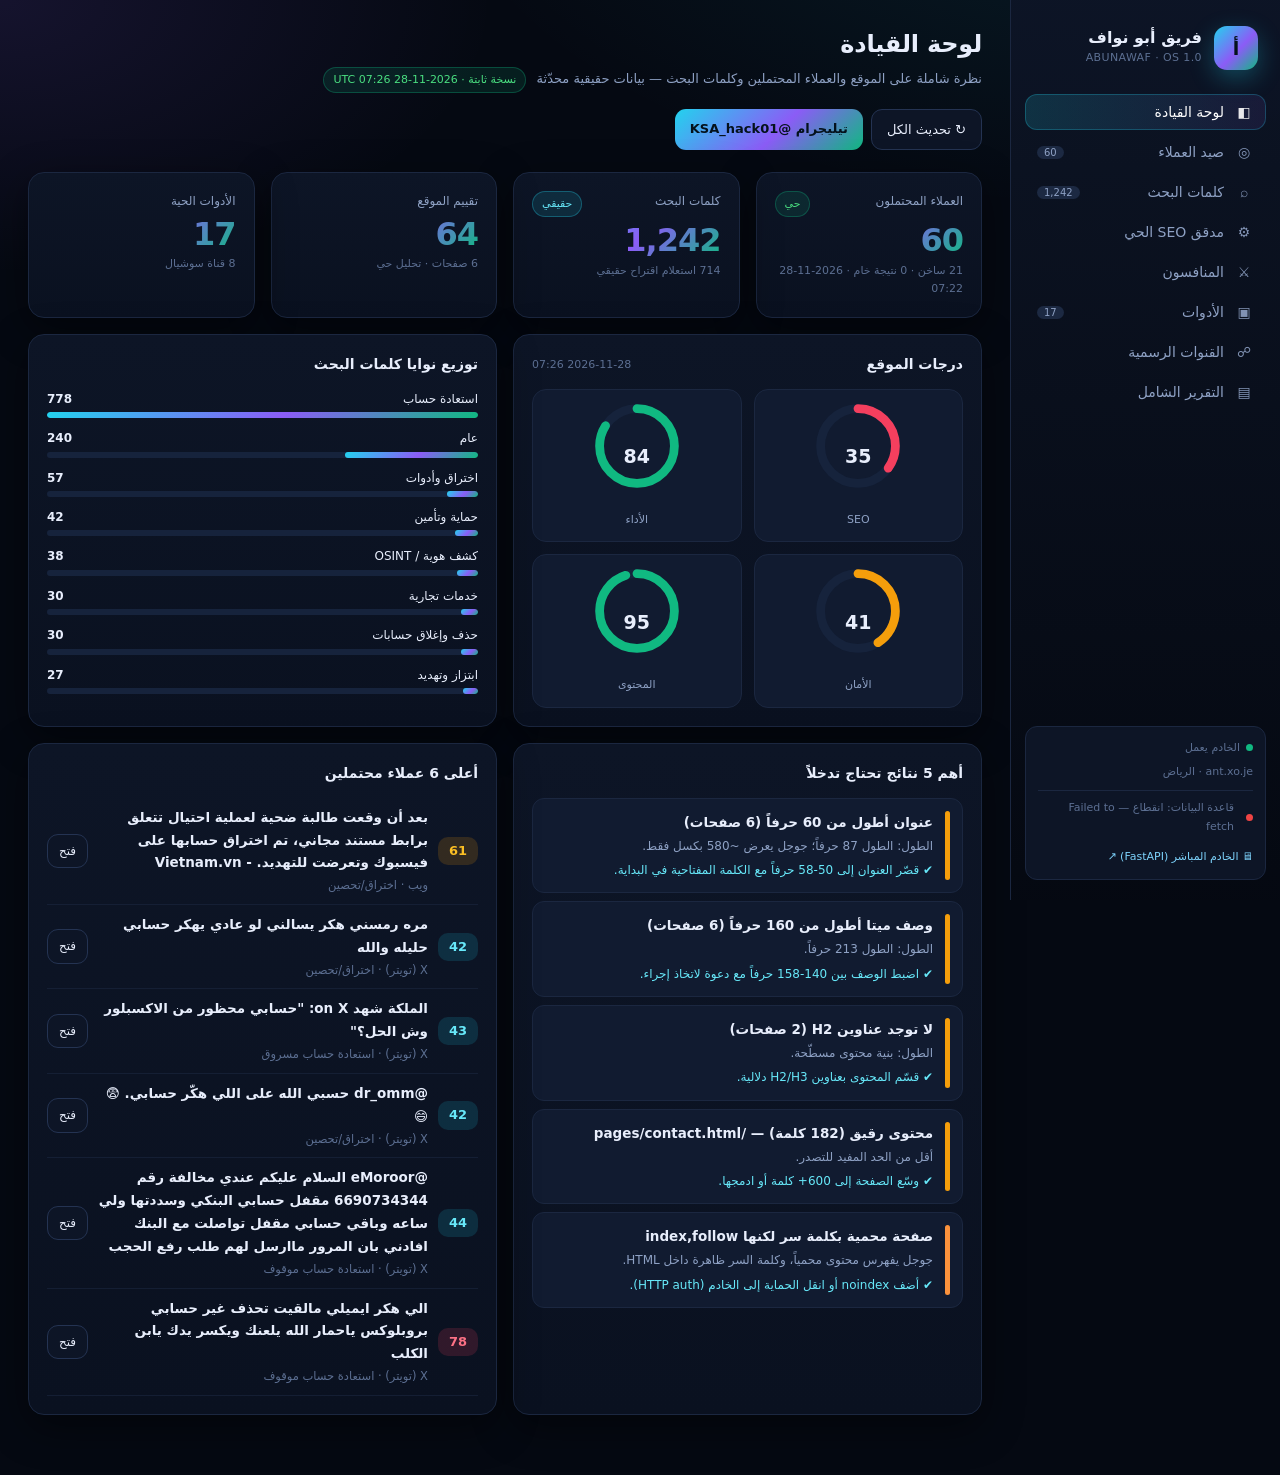
==== commit 3030ffff: "تحديث تلقائي للبيانات — 2026-11-28 07:26 UTC" ====
--- a/index.html
+++ b/index.html
@@ -328,7 +328,7 @@
 </div>
 
 <div class="toast" id="toast"></div>
-<script>window.STATIC_MODE=true;window.BUILD_STAMP="2026-11-27 21:03 UTC";window.ACTIONS_URL="https://github.com/abunoafceh8-commits/abunawaf-os/actions";</script>
+<script>window.STATIC_MODE=true;window.BUILD_STAMP="2026-11-28 07:26 UTC";window.ACTIONS_URL="https://github.com/abunoafceh8-commits/abunawaf-os/actions";</script>
 <script src="static-api.js"></script>
 <script src="app.js"></script>
   <!-- درج تفاصيل العميل/الملاحظات -->
